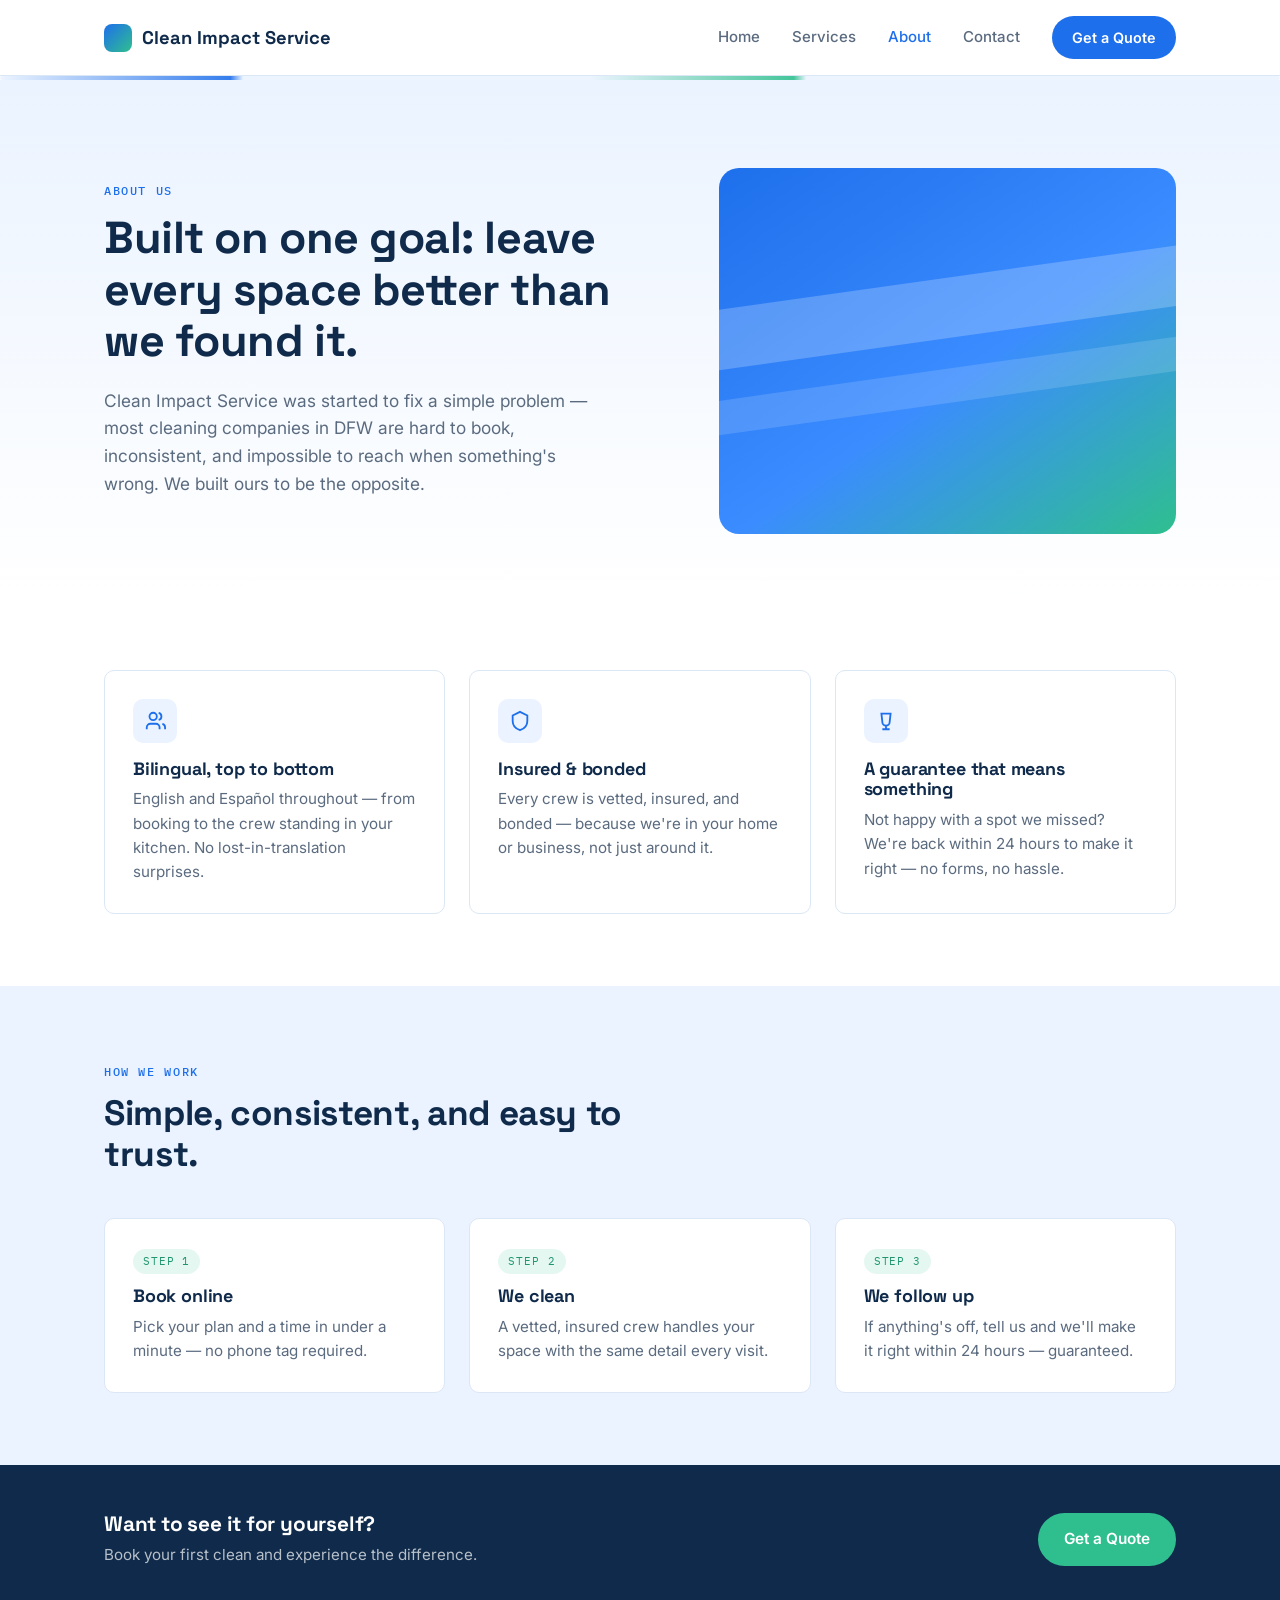
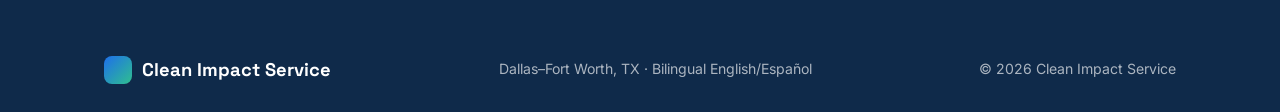
==== about.html @ 811de1d3 "Add files via upload" ====
<!DOCTYPE html>
<html lang="en">
<head>
<meta charset="UTF-8">
<meta name="viewport" content="width=device-width, initial-scale=1.0">
<title>About | Clean Impact Service</title>
<meta name="description" content="Clean Impact Service is a bilingual, detail-focused cleaning company serving Dallas–Fort Worth homes and businesses.">
<link rel="stylesheet" href="styles.css">
</head>
<body>

<nav class="nav">
  <div class="nav-inner">
    <a href="index.html" class="logo"><span class="logo-mark"></span>Clean Impact Service</a>
    <button class="nav-toggle" aria-label="Toggle menu" onclick="document.querySelector('.nav-links').classList.toggle('open')">
      <svg width="20" height="20" viewBox="0 0 24 24" fill="none" stroke="currentColor" stroke-width="2"><line x1="3" y1="6" x2="21" y2="6"/><line x1="3" y1="12" x2="21" y2="12"/><line x1="3" y1="18" x2="21" y2="18"/></svg>
    </button>
    <div class="nav-links">
      <a href="index.html">Home</a>
      <a href="services.html">Services</a>
      <a href="about.html" class="active">About</a>
      <a href="contact.html">Contact</a>
      <a href="contact.html" class="nav-cta">Get a Quote</a>
    </div>
  </div>
</nav>

<div class="squeegee"></div>

<header class="hero">
  <div class="wrap hero-grid">
    <div>
      <span class="eyebrow">About Us</span>
      <h1 style="font-size: clamp(2rem, 3.6vw, 2.8rem);">Built on one goal: leave every space better than we found it.</h1>
      <p class="lead">Clean Impact Service was started to fix a simple problem — most cleaning companies in DFW are hard to book, inconsistent, and impossible to reach when something's wrong. We built ours to be the opposite.</p>
    </div>
    <div class="hero-visual" role="img" aria-label="Clean Impact Service brand visual"></div>
  </div>
</header>

<section>
  <div class="wrap">
    <div class="grid-3">
      <div class="card">
        <div class="card-icon"><svg width="22" height="22" viewBox="0 0 24 24" fill="none" stroke="currentColor" stroke-width="2"><path d="M17 21v-2a4 4 0 00-4-4H7a4 4 0 00-4 4v2"/><circle cx="10" cy="7" r="4"/><path d="M23 21v-2a4 4 0 00-3-3.87M16 3.13a4 4 0 010 7.75"/></svg></div>
        <h3>Bilingual, top to bottom</h3>
        <p>English and Español throughout — from booking to the crew standing in your kitchen. No lost-in-translation surprises.</p>
      </div>
      <div class="card">
        <div class="card-icon"><svg width="22" height="22" viewBox="0 0 24 24" fill="none" stroke="currentColor" stroke-width="2"><path d="M12 2l8 4v6c0 5-3.5 8.5-8 10-4.5-1.5-8-5-8-10V6l8-4z"/></svg></div>
        <h3>Insured & bonded</h3>
        <p>Every crew is vetted, insured, and bonded — because we're in your home or business, not just around it.</p>
      </div>
      <div class="card">
        <div class="card-icon"><svg width="22" height="22" viewBox="0 0 24 24" fill="none" stroke="currentColor" stroke-width="2"><path d="M8 21h8M12 17v4M7 4h10l-1 9a4 4 0 01-8 0L7 4z"/></svg></div>
        <h3>A guarantee that means something</h3>
        <p>Not happy with a spot we missed? We're back within 24 hours to make it right — no forms, no hassle.</p>
      </div>
    </div>
  </div>
</section>

<section class="bg-tint">
  <div class="wrap">
    <div class="section-head">
      <span class="eyebrow">How We Work</span>
      <h2>Simple, consistent, and easy to trust.</h2>
    </div>
    <div class="grid-3">
      <div class="card">
        <div class="tag">Step 1</div>
        <h3>Book online</h3>
        <p>Pick your plan and a time in under a minute — no phone tag required.</p>
      </div>
      <div class="card">
        <div class="tag">Step 2</div>
        <h3>We clean</h3>
        <p>A vetted, insured crew handles your space with the same detail every visit.</p>
      </div>
      <div class="card">
        <div class="tag">Step 3</div>
        <h3>We follow up</h3>
        <p>If anything's off, tell us and we'll make it right within 24 hours — guaranteed.</p>
      </div>
    </div>
  </div>
</section>

<div class="strip">
  <div class="wrap">
    <div>
      <h3>Want to see it for yourself?</h3>
      <p>Book your first clean and experience the difference.</p>
    </div>
    <a href="contact.html" class="btn btn-primary">Get a Quote</a>
  </div>
</div>

<footer>
  <div class="wrap">
    <a href="index.html" class="logo"><span class="logo-mark"></span>Clean Impact Service</a>
    <div>Dallas–Fort Worth, TX · Bilingual English/Español</div>
    <div>&copy; 2026 Clean Impact Service</div>
  </div>
</footer>

</body>
</html>
---- styles.css ----
/* ===========================
   Clean Impact Service — Styles
   Token system:
   Paper White  #FFFFFF
   Ink Navy     #0F2A4A
   Signal Blue  #1E6FEB
   Sky Tint     #EAF3FF
   Slate Gray   #5B6B7F
   Fresh Mint   #2FBF8F
   =========================== */

@import url('https://fonts.googleapis.com/css2?family=Space+Grotesk:wght@500;600;700&family=Inter:wght@400;500;600&family=IBM+Plex+Mono:wght@500&display=swap');

:root {
  --paper: #FFFFFF;
  --ink: #0F2A4A;
  --signal: #1E6FEB;
  --signal-dark: #1656BE;
  --sky: #EAF3FF;
  --slate: #5B6B7F;
  --mint: #2FBF8F;
  --border: #DCE7F5;
  --radius: 10px;
}

* { margin: 0; padding: 0; box-sizing: border-box; }

html { scroll-behavior: smooth; }

body {
  font-family: 'Inter', -apple-system, sans-serif;
  color: var(--ink);
  background: var(--paper);
  line-height: 1.6;
  -webkit-font-smoothing: antialiased;
}

h1, h2, h3, h4 {
  font-family: 'Space Grotesk', sans-serif;
  color: var(--ink);
  line-height: 1.15;
  letter-spacing: -0.01em;
}

a { color: inherit; text-decoration: none; }

.eyebrow {
  font-family: 'IBM Plex Mono', monospace;
  font-size: 0.72rem;
  letter-spacing: 0.14em;
  text-transform: uppercase;
  color: var(--signal);
  font-weight: 500;
  display: inline-block;
  margin-bottom: 12px;
}

.wrap {
  max-width: 1120px;
  margin: 0 auto;
  padding: 0 24px;
}

/* ---------- Squeegee divider (signature element) ---------- */
.squeegee {
  height: 4px;
  width: 100%;
  background: linear-gradient(90deg,
    var(--sky) 0%,
    var(--signal) 18%,
    var(--sky) 19%,
    var(--sky) 46%,
    var(--mint) 62%,
    var(--sky) 63%,
    var(--sky) 100%);
  border-radius: 2px;
  opacity: 0.9;
}

/* ---------- Nav ---------- */
.nav {
  position: sticky;
  top: 0;
  z-index: 50;
  background: rgba(255,255,255,0.92);
  backdrop-filter: blur(8px);
  border-bottom: 1px solid var(--border);
}

.nav-inner {
  max-width: 1120px;
  margin: 0 auto;
  padding: 16px 24px;
  display: flex;
  align-items: center;
  justify-content: space-between;
}

.logo {
  font-family: 'Space Grotesk', sans-serif;
  font-weight: 700;
  font-size: 1.15rem;
  display: flex;
  align-items: center;
  gap: 10px;
}

.logo-mark {
  width: 28px;
  height: 28px;
  border-radius: 8px;
  background: linear-gradient(135deg, var(--signal), var(--mint));
  flex-shrink: 0;
}

.nav-links {
  display: flex;
  align-items: center;
  gap: 32px;
  font-size: 0.94rem;
  font-weight: 500;
}

.nav-links a { color: var(--slate); transition: color 0.15s; }
.nav-links a:hover, .nav-links a.active { color: var(--signal); }

.nav-cta {
  background: var(--signal);
  color: white !important;
  padding: 10px 20px;
  border-radius: 100px;
  font-weight: 600;
  font-size: 0.9rem;
  transition: background 0.15s;
}
.nav-cta:hover { background: var(--signal-dark); }

.nav-toggle { display: none; }

/* ---------- Hero ---------- */
.hero {
  padding: 88px 0 64px;
  background: linear-gradient(180deg, var(--sky) 0%, var(--paper) 100%);
}

.hero-grid {
  display: grid;
  grid-template-columns: 1.1fr 0.9fr;
  gap: 56px;
  align-items: center;
}

.hero h1 {
  font-size: clamp(2.2rem, 4.2vw, 3.4rem);
  margin-bottom: 20px;
}

.hero h1 .wipe {
  display: inline-block;
  position: relative;
  overflow: hidden;
}
.hero h1 .wipe::after {
  content: '';
  position: absolute;
  inset: 0;
  background: var(--paper);
  transform: translateX(0);
  animation: wipeReveal 1.1s cubic-bezier(.65,0,.35,1) 0.15s forwards;
}
@keyframes wipeReveal { to { transform: translateX(101%); } }
@media (prefers-reduced-motion: reduce) {
  .hero h1 .wipe::after { display: none; }
}

.hero p.lead {
  font-size: 1.08rem;
  color: var(--slate);
  max-width: 46ch;
  margin-bottom: 28px;
}

.hero-actions { display: flex; gap: 14px; flex-wrap: wrap; margin-bottom: 28px; }

.btn {
  display: inline-flex;
  align-items: center;
  gap: 8px;
  padding: 14px 26px;
  border-radius: 100px;
  font-weight: 600;
  font-size: 0.96rem;
  transition: all 0.15s;
  border: none;
  cursor: pointer;
}
.btn-primary { background: var(--signal); color: white; }
.btn-primary:hover { background: var(--signal-dark); transform: translateY(-1px); }
.btn-ghost { background: transparent; color: var(--ink); border: 1.5px solid var(--border); }
.btn-ghost:hover { border-color: var(--signal); color: var(--signal); }

.hero-badges {
  display: flex;
  gap: 20px;
  flex-wrap: wrap;
  font-size: 0.86rem;
  color: var(--slate);
  font-weight: 500;
}
.hero-badges span { display: flex; align-items: center; gap: 6px; }
.hero-badges svg { flex-shrink: 0; }

.hero-visual {
  aspect-ratio: 4/3.2;
  border-radius: 20px;
  background: linear-gradient(145deg, var(--signal) 0%, #3B8CFF 55%, var(--mint) 100%);
  position: relative;
  overflow: hidden;
}
.hero-visual::before {
  content: '';
  position: absolute;
  width: 140%;
  height: 60px;
  background: rgba(255,255,255,0.22);
  transform: rotate(-8deg);
  top: 30%;
  left: -20%;
}
.hero-visual::after {
  content: '';
  position: absolute;
  width: 140%;
  height: 34px;
  background: rgba(255,255,255,0.14);
  transform: rotate(-8deg);
  top: 55%;
  left: -20%;
}

/* ---------- Section basics ---------- */
section { padding: 72px 0; }
.section-head { max-width: 620px; margin-bottom: 44px; }
.section-head h2 { font-size: clamp(1.6rem, 3vw, 2.2rem); margin-bottom: 12px; }
.section-head p { color: var(--slate); font-size: 1.02rem; }

.bg-tint { background: var(--sky); }

/* ---------- Cards / grids ---------- */
.grid-3 { display: grid; grid-template-columns: repeat(3, 1fr); gap: 24px; }
.grid-2 { display: grid; grid-template-columns: repeat(2, 1fr); gap: 24px; }

.card {
  background: var(--paper);
  border: 1px solid var(--border);
  border-radius: var(--radius);
  padding: 28px;
  transition: transform 0.15s, box-shadow 0.15s;
}
.card:hover { transform: translateY(-3px); box-shadow: 0 12px 28px rgba(15,42,74,0.08); }

.card-icon {
  width: 44px; height: 44px;
  border-radius: 10px;
  background: var(--sky);
  display: flex; align-items: center; justify-content: center;
  margin-bottom: 16px;
  color: var(--signal);
}

.card h3 { font-size: 1.12rem; margin-bottom: 8px; }
.card p { color: var(--slate); font-size: 0.95rem; }

.tag {
  display: inline-block;
  font-family: 'IBM Plex Mono', monospace;
  font-size: 0.68rem;
  letter-spacing: 0.08em;
  text-transform: uppercase;
  background: rgba(47,191,143,0.12);
  color: #1F9670;
  padding: 4px 10px;
  border-radius: 100px;
  margin-bottom: 12px;
}

/* ---------- Guarantee strip ---------- */
.strip {
  background: var(--ink);
  color: white;
  padding: 48px 0;
}
.strip .wrap { display: flex; align-items: center; justify-content: space-between; gap: 32px; flex-wrap: wrap; }
.strip h3 { color: white; font-size: 1.3rem; margin-bottom: 6px; }
.strip p { color: rgba(255,255,255,0.7); font-size: 0.95rem; }
.strip .btn-primary { background: var(--mint); }
.strip .btn-primary:hover { background: #29a67c; }

/* ---------- Pricing / plan table ---------- */
.plan {
  border: 1px solid var(--border);
  border-radius: var(--radius);
  padding: 28px;
  position: relative;
}
.plan.featured { border-color: var(--signal); box-shadow: 0 0 0 3px rgba(30,111,235,0.08); }
.plan .badge {
  position: absolute; top: -12px; right: 24px;
  background: var(--signal); color: white;
  font-size: 0.72rem; font-weight: 600;
  padding: 4px 12px; border-radius: 100px;
}
.plan h3 { font-size: 1.15rem; margin-bottom: 6px; }
.plan .price-note { color: var(--slate); font-size: 0.88rem; margin-bottom: 16px; }
.plan ul { list-style: none; }
.plan li { display: flex; gap: 10px; padding: 7px 0; font-size: 0.92rem; color: var(--ink); }
.plan li svg { flex-shrink: 0; margin-top: 3px; color: var(--mint); }

/* ---------- Form ---------- */
.form-grid { display: grid; grid-template-columns: 1fr 1fr; gap: 16px; }
.field { display: flex; flex-direction: column; gap: 6px; margin-bottom: 16px; }
.field.full { grid-column: 1 / -1; }
.field label { font-size: 0.85rem; font-weight: 600; color: var(--ink); }
.field input, .field select, .field textarea {
  border: 1.5px solid var(--border);
  border-radius: 8px;
  padding: 12px 14px;
  font-family: inherit;
  font-size: 0.95rem;
  color: var(--ink);
  background: var(--paper);
}
.field input:focus, .field select:focus, .field textarea:focus {
  outline: none;
  border-color: var(--signal);
  box-shadow: 0 0 0 3px rgba(30,111,235,0.12);
}
.field textarea { resize: vertical; min-height: 100px; }

/* ---------- Contact info list ---------- */
.info-row { display: flex; gap: 14px; align-items: flex-start; padding: 16px 0; border-bottom: 1px solid var(--border); }
.info-row:last-child { border-bottom: none; }
.info-row .card-icon { margin-bottom: 0; flex-shrink: 0; }
.info-row h4 { font-size: 0.98rem; margin-bottom: 3px; }
.info-row p { color: var(--slate); font-size: 0.92rem; }

/* ---------- Footer ---------- */
footer {
  background: var(--ink);
  color: rgba(255,255,255,0.65);
  padding: 40px 0 28px;
  font-size: 0.88rem;
}
footer .wrap { display: flex; justify-content: space-between; align-items: center; flex-wrap: wrap; gap: 16px; }
footer .logo { color: white; }
footer a:hover { color: white; }

/* ---------- Utility focus ---------- */
a:focus-visible, button:focus-visible, input:focus-visible, textarea:focus-visible {
  outline: 2px solid var(--signal);
  outline-offset: 2px;
}

/* ---------- Responsive ---------- */
@media (max-width: 860px) {
  .hero-grid { grid-template-columns: 1fr; }
  .hero-visual { order: -1; aspect-ratio: 16/9; }
  .grid-3 { grid-template-columns: 1fr; }
  .grid-2 { grid-template-columns: 1fr; }
  .form-grid { grid-template-columns: 1fr; }
  .strip .wrap { flex-direction: column; text-align: center; }

  .nav-links {
    position: fixed;
    top: 65px; left: 0; right: 0;
    background: white;
    flex-direction: column;
    align-items: flex-start;
    padding: 20px 24px;
    border-bottom: 1px solid var(--border);
    display: none;
    gap: 18px;
  }
  .nav-links.open { display: flex; }
  .nav-toggle {
    display: flex;
    width: 36px; height: 36px;
    align-items: center; justify-content: center;
    background: none; border: none; cursor: pointer;
  }
}
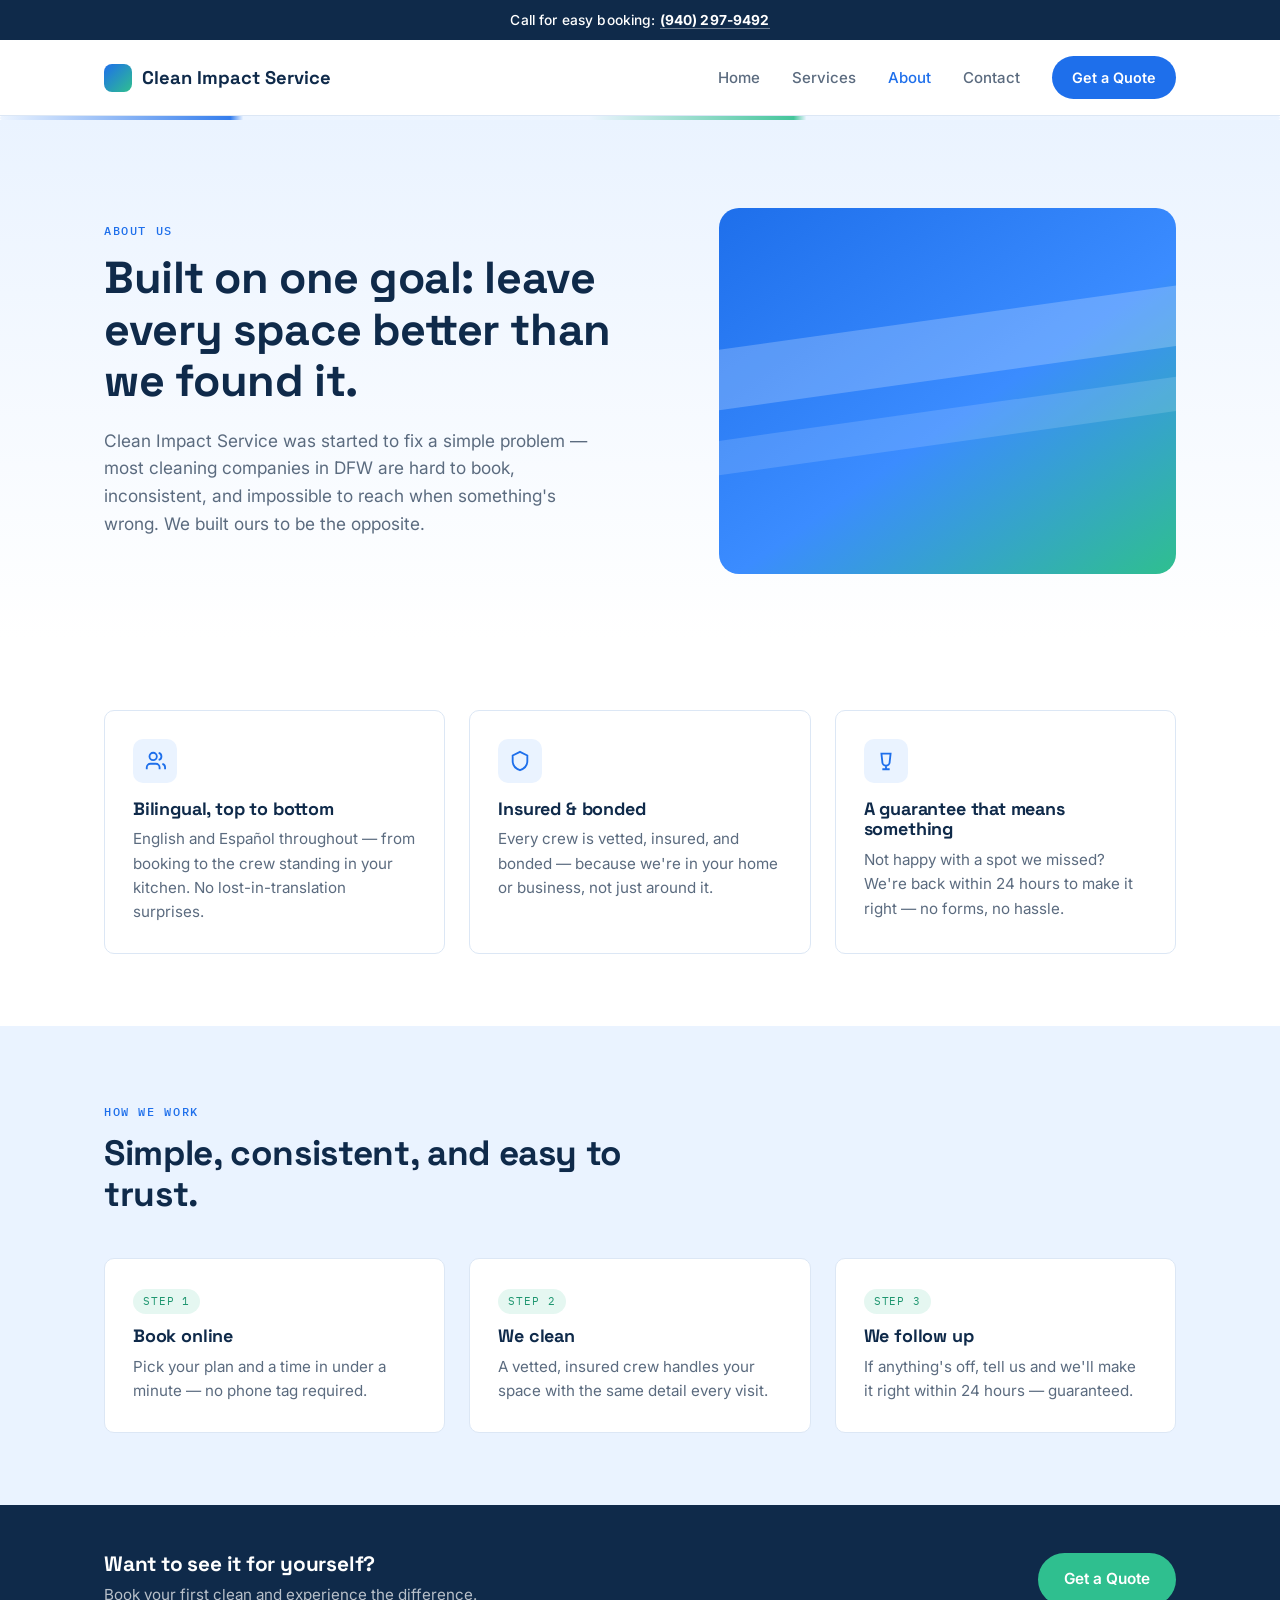
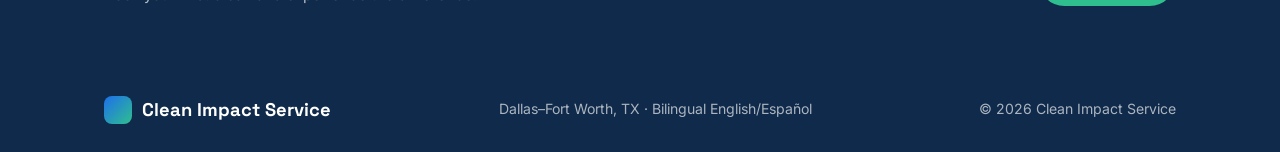
==== commit ac8165c9: "Add files via upload" ====
--- a/about.html
+++ b/about.html
@@ -8,6 +8,8 @@
 <link rel="stylesheet" href="styles.css">
 </head>
 <body>
+
+<div class="ribbon">Call for easy booking: <a href="tel:19402979492">(940) 297-9492</a></div>
 
 <nav class="nav">
   <div class="nav-inner">
--- a/styles.css
+++ b/styles.css
@@ -76,6 +76,24 @@
   border-radius: 2px;
   opacity: 0.9;
 }
+
+/* ---------- Top ribbon ---------- */
+.ribbon {
+  background: var(--ink);
+  color: white;
+  text-align: center;
+  padding: 9px 16px;
+  font-size: 0.86rem;
+  font-weight: 500;
+  letter-spacing: 0.01em;
+}
+.ribbon a {
+  color: white;
+  font-weight: 700;
+  text-decoration: none;
+  border-bottom: 1px solid rgba(255,255,255,0.4);
+}
+.ribbon a:hover { border-bottom-color: white; }
 
 /* ---------- Nav ---------- */
 .nav {
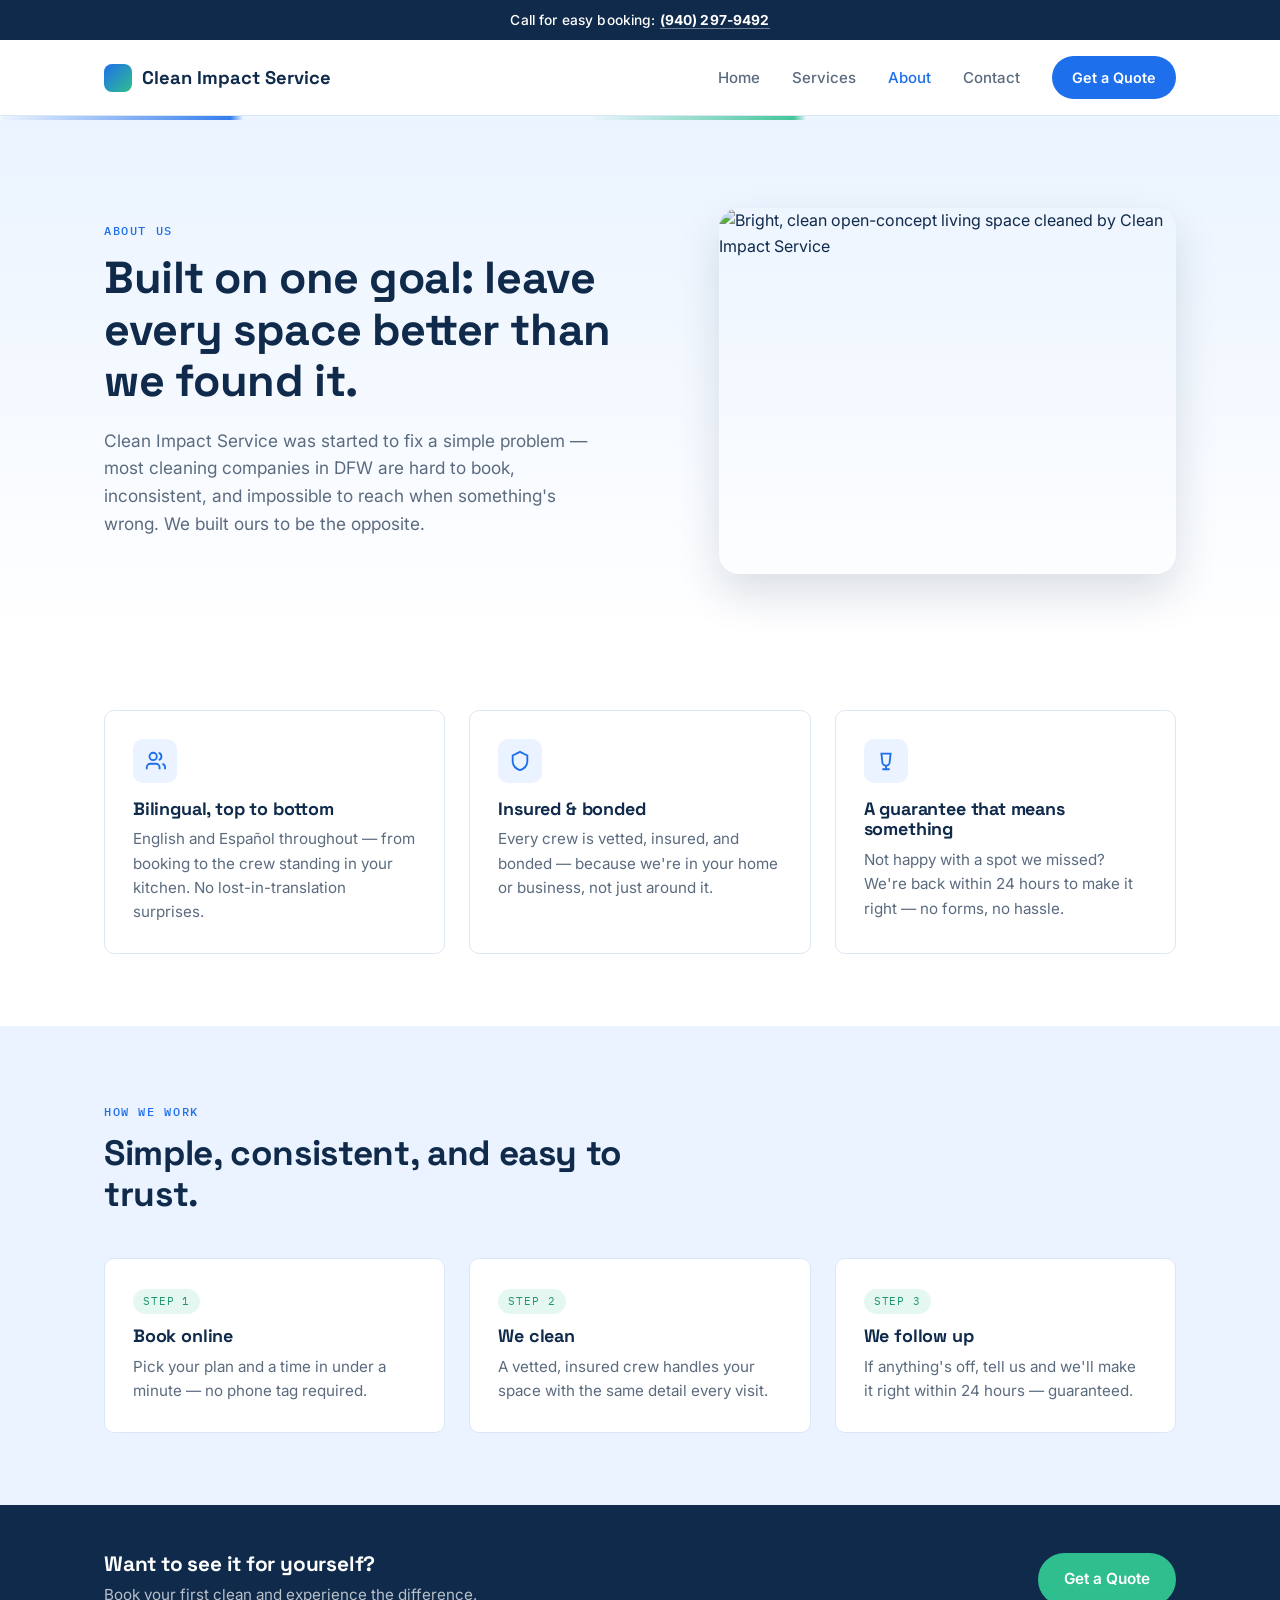
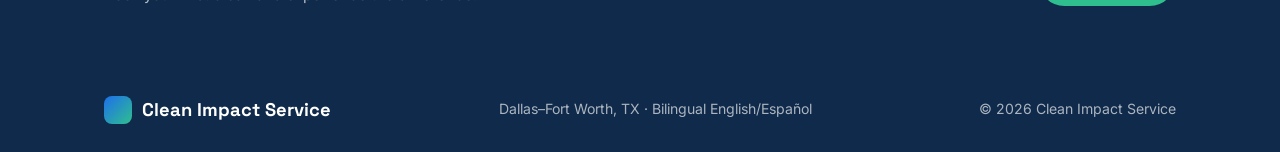
==== commit e1d7dea5: "Add files via upload" ====
--- a/about.html
+++ b/about.html
@@ -36,7 +36,10 @@
       <h1 style="font-size: clamp(2rem, 3.6vw, 2.8rem);">Built on one goal: leave every space better than we found it.</h1>
       <p class="lead">Clean Impact Service was started to fix a simple problem — most cleaning companies in DFW are hard to book, inconsistent, and impossible to reach when something's wrong. We built ours to be the opposite.</p>
     </div>
-    <div class="hero-visual" role="img" aria-label="Clean Impact Service brand visual"></div>
+    <div class="hero-visual" role="img" aria-label="Bright, clean living space">
+  <img src="images/about-home.jpg" alt="Bright, clean open-concept living space cleaned by Clean Impact Service">
+</div>
+    </div>
   </div>
 </header>
 
--- a/styles.css
+++ b/styles.css
@@ -231,29 +231,14 @@
 .hero-visual {
   aspect-ratio: 4/3.2;
   border-radius: 20px;
-  background: linear-gradient(145deg, var(--signal) 0%, #3B8CFF 55%, var(--mint) 100%);
-  position: relative;
   overflow: hidden;
-}
-.hero-visual::before {
-  content: '';
-  position: absolute;
-  width: 140%;
-  height: 60px;
-  background: rgba(255,255,255,0.22);
-  transform: rotate(-8deg);
-  top: 30%;
-  left: -20%;
-}
-.hero-visual::after {
-  content: '';
-  position: absolute;
-  width: 140%;
-  height: 34px;
-  background: rgba(255,255,255,0.14);
-  transform: rotate(-8deg);
-  top: 55%;
-  left: -20%;
+  box-shadow: 0 20px 44px rgba(15,42,74,0.14);
+}
+.hero-visual img {
+  width: 100%;
+  height: 100%;
+  object-fit: cover;
+  display: block;
 }
 
 /* ---------- Section basics ---------- */
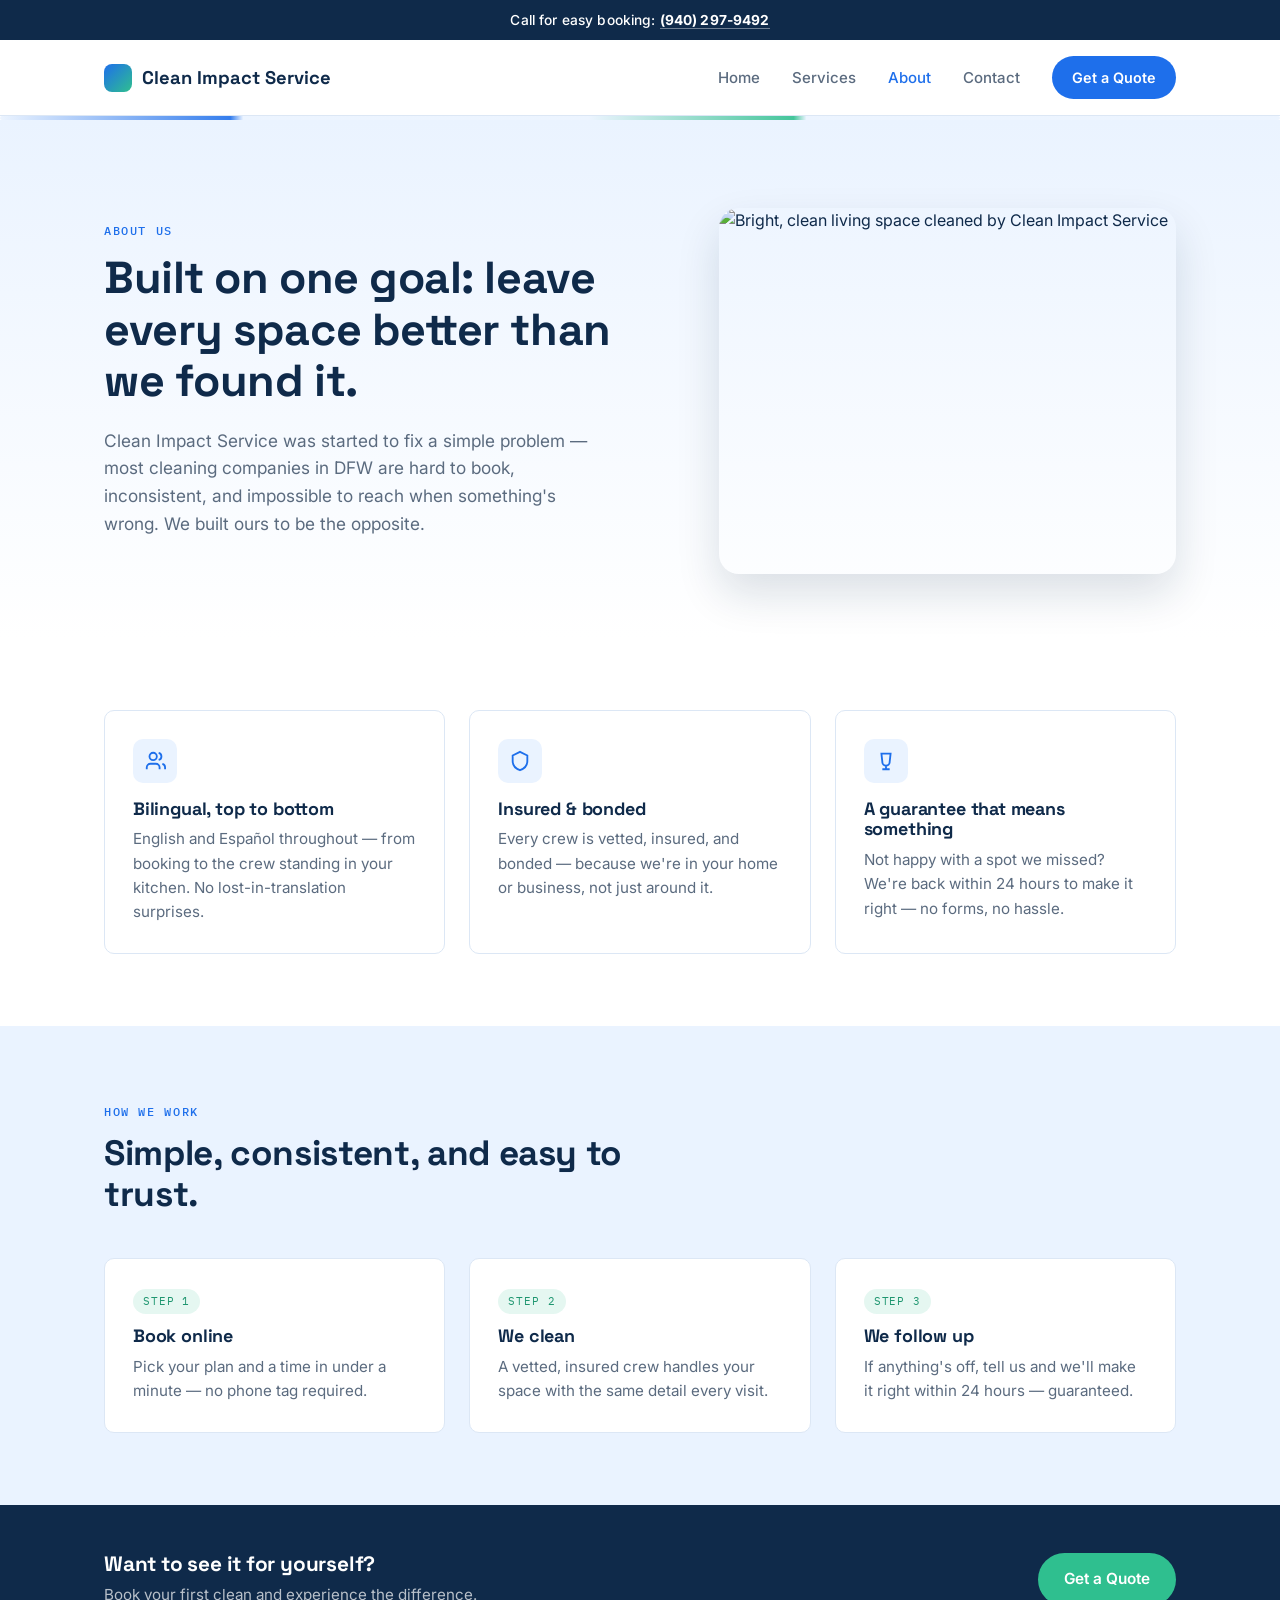
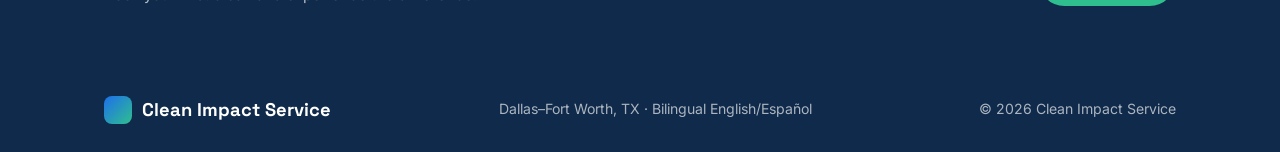
==== commit 4a574514: "Add files via upload" ====
--- a/about.html
+++ b/about.html
@@ -37,7 +37,7 @@
       <p class="lead">Clean Impact Service was started to fix a simple problem — most cleaning companies in DFW are hard to book, inconsistent, and impossible to reach when something's wrong. We built ours to be the opposite.</p>
     </div>
     <div class="hero-visual" role="img" aria-label="Bright, clean living space">
-  <img src="images/about-home.jpg" alt="Bright, clean open-concept living space cleaned by Clean Impact Service">
+  <img src="images/home.jpg" alt="Bright, clean living space cleaned by Clean Impact Service">
 </div>
     </div>
   </div>
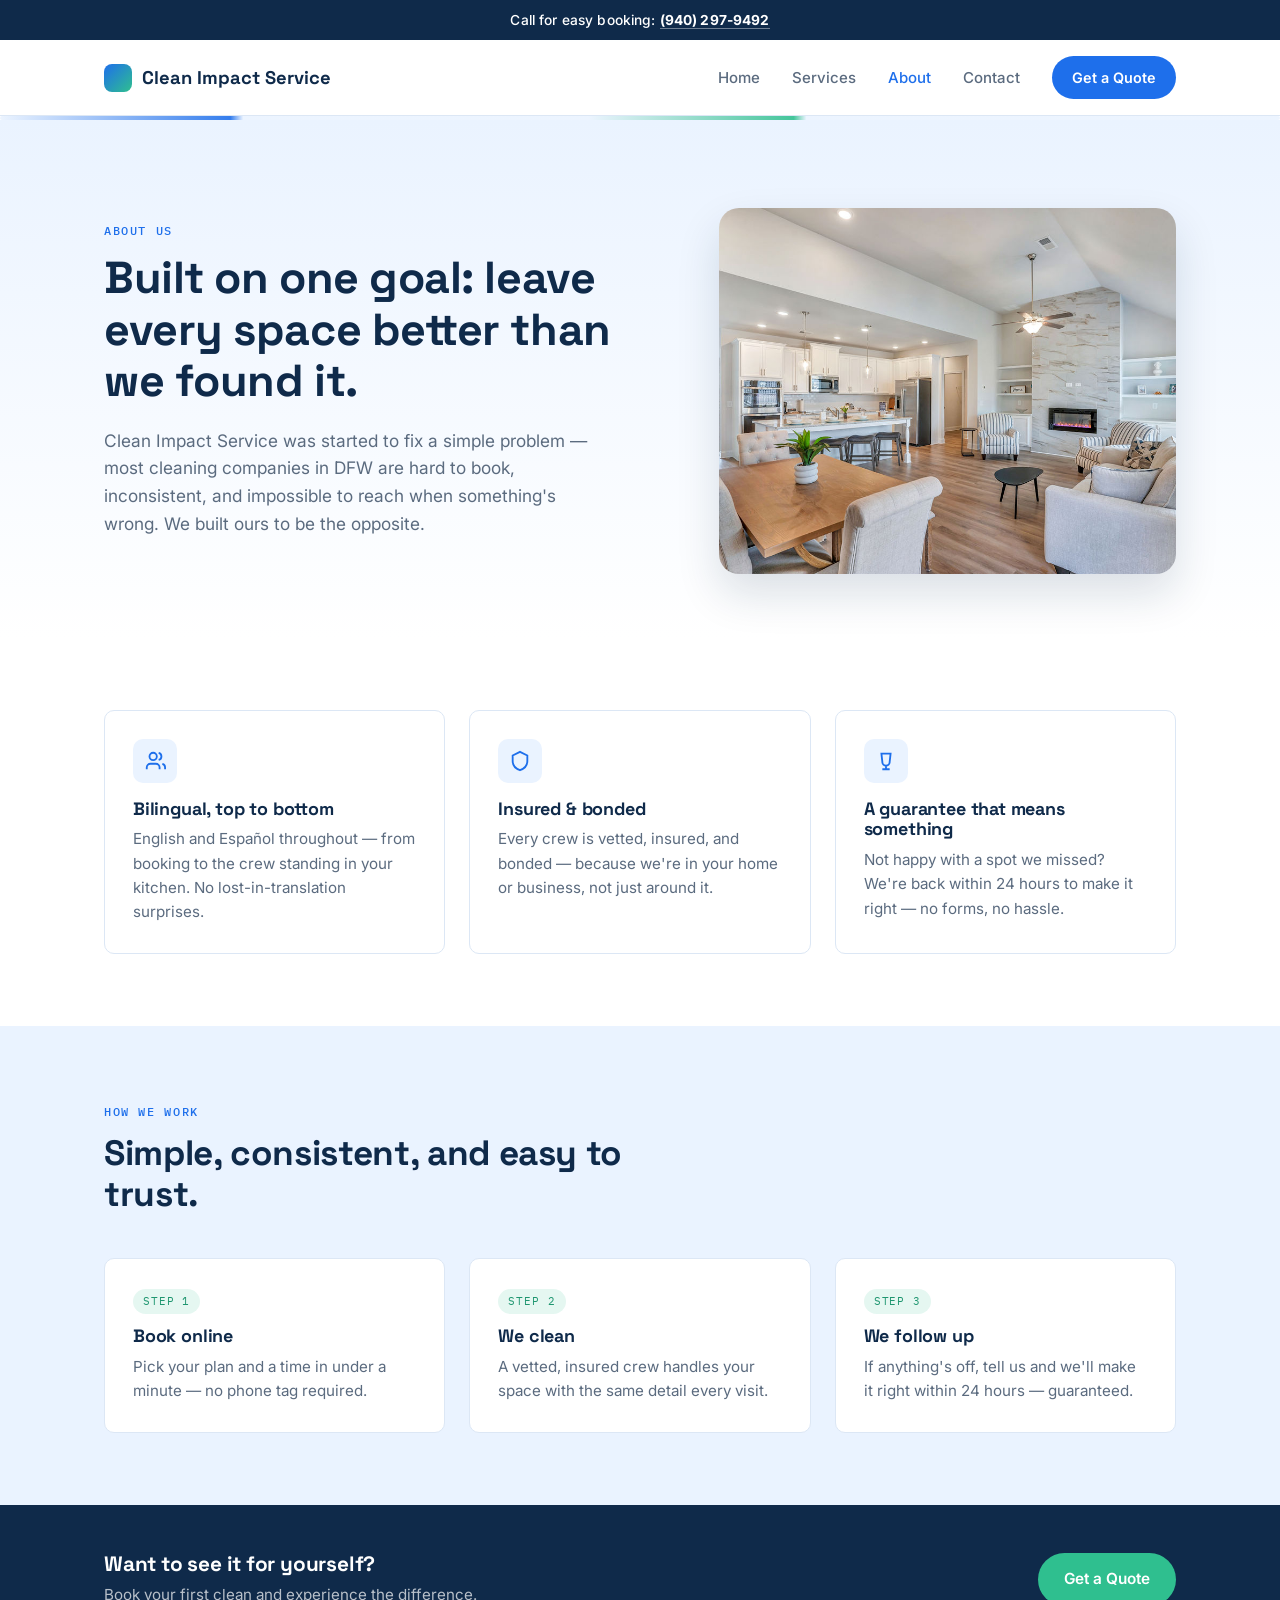
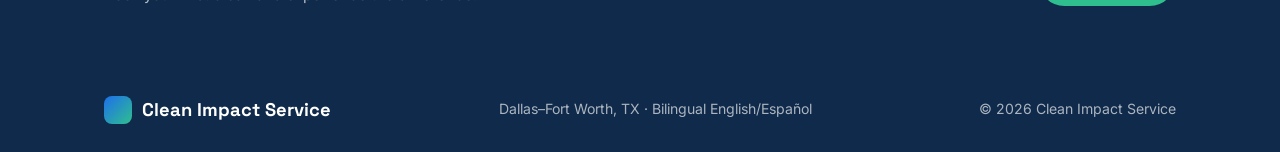
==== commit 4906f819: "Update image source in about.html" ====
--- a/about.html
+++ b/about.html
@@ -37,7 +37,7 @@
       <p class="lead">Clean Impact Service was started to fix a simple problem — most cleaning companies in DFW are hard to book, inconsistent, and impossible to reach when something's wrong. We built ours to be the opposite.</p>
     </div>
     <div class="hero-visual" role="img" aria-label="Bright, clean living space">
-  <img src="images/home.jpg" alt="Bright, clean living space cleaned by Clean Impact Service">
+  <img src="images/about-home.jpg" alt="Bright, clean living space cleaned by Clean Impact Service">
 </div>
     </div>
   </div>
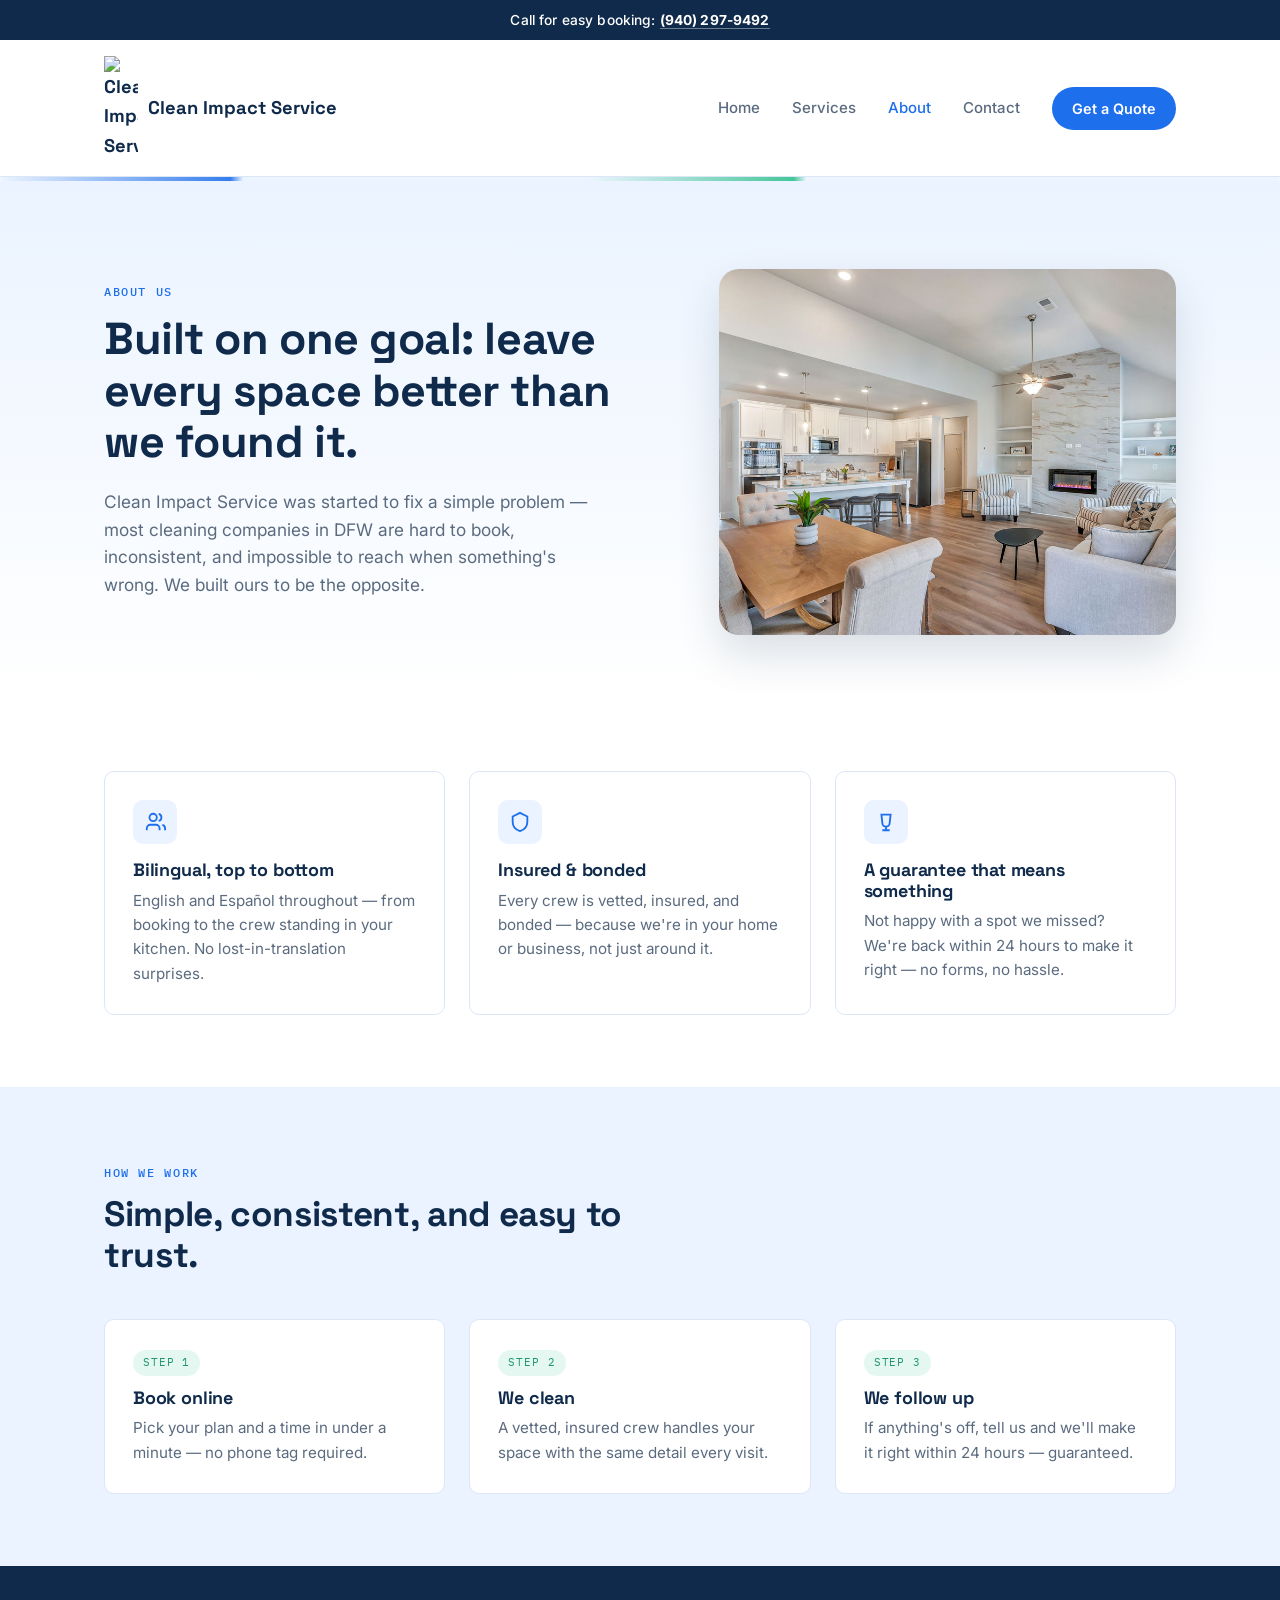
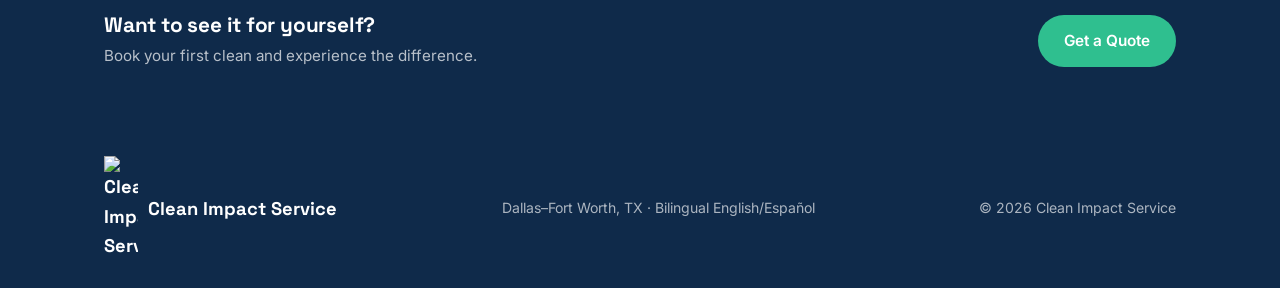
==== commit 740baabe: "Add files via upload" ====
--- a/about.html
+++ b/about.html
@@ -13,7 +13,7 @@
 
 <nav class="nav">
   <div class="nav-inner">
-    <a href="index.html" class="logo"><span class="logo-mark"></span>Clean Impact Service</a>
+    <a href="index.html" class="logo"><img src="images/logo-icon.png" alt="Clean Impact Service" class="logo-mark">Clean Impact Service</a>
     <button class="nav-toggle" aria-label="Toggle menu" onclick="document.querySelector('.nav-links').classList.toggle('open')">
       <svg width="20" height="20" viewBox="0 0 24 24" fill="none" stroke="currentColor" stroke-width="2"><line x1="3" y1="6" x2="21" y2="6"/><line x1="3" y1="12" x2="21" y2="12"/><line x1="3" y1="18" x2="21" y2="18"/></svg>
     </button>
@@ -37,7 +37,7 @@
       <p class="lead">Clean Impact Service was started to fix a simple problem — most cleaning companies in DFW are hard to book, inconsistent, and impossible to reach when something's wrong. We built ours to be the opposite.</p>
     </div>
     <div class="hero-visual" role="img" aria-label="Bright, clean living space">
-  <img src="images/about-home.jpg" alt="Bright, clean living space cleaned by Clean Impact Service">
+  <img src="images/about-home.jpg" alt="Bright, clean open-concept living space cleaned by Clean Impact Service">
 </div>
     </div>
   </div>
@@ -103,7 +103,7 @@
 
 <footer>
   <div class="wrap">
-    <a href="index.html" class="logo"><span class="logo-mark"></span>Clean Impact Service</a>
+    <a href="index.html" class="logo"><img src="images/logo-icon.png" alt="Clean Impact Service" class="logo-mark">Clean Impact Service</a>
     <div>Dallas–Fort Worth, TX · Bilingual English/Español</div>
     <div>&copy; 2026 Clean Impact Service</div>
   </div>
--- a/styles.css
+++ b/styles.css
@@ -124,11 +124,11 @@
 }
 
 .logo-mark {
-  width: 28px;
-  height: 28px;
-  border-radius: 8px;
-  background: linear-gradient(135deg, var(--signal), var(--mint));
+  width: 34px;
+  height: auto;
+  border-radius: 0;
   flex-shrink: 0;
+  object-fit: contain;
 }
 
 .nav-links {
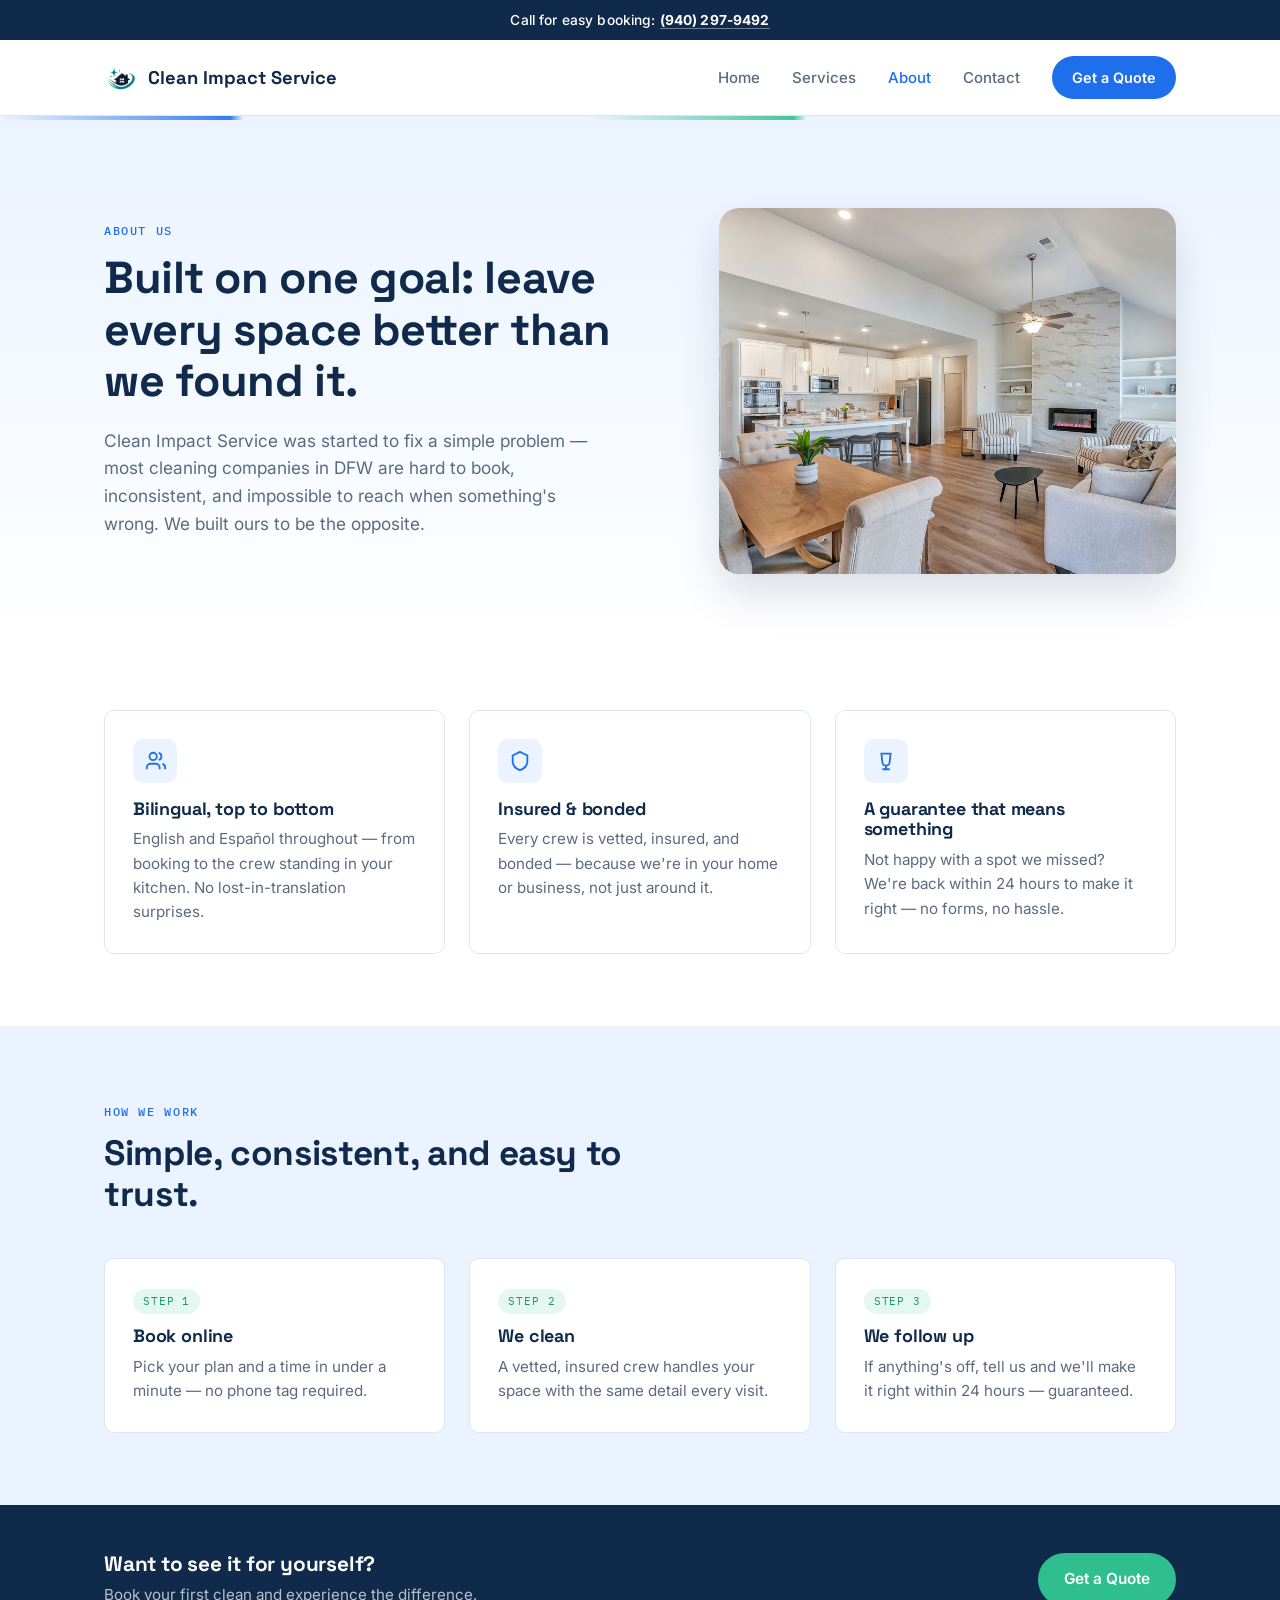
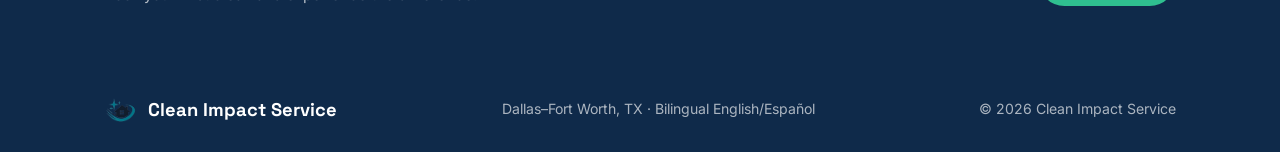
==== commit 42bb5a55: "Add files via upload" ====
--- a/about.html
+++ b/about.html
@@ -5,7 +5,46 @@
 <meta name="viewport" content="width=device-width, initial-scale=1.0">
 <title>About | Clean Impact Service</title>
 <meta name="description" content="Clean Impact Service is a bilingual, detail-focused cleaning company serving Dallas–Fort Worth homes and businesses.">
+<link rel="icon" type="image/png" sizes="192x192" href="images/favicon-192.png">
+<link rel="icon" type="image/png" sizes="512x512" href="images/favicon-512.png">
+<link rel="apple-touch-icon" href="images/apple-touch-icon.png">
+<link rel="shortcut icon" href="favicon.ico">
 <link rel="stylesheet" href="styles.css">
+<script type="application/ld+json">
+{
+  "@context": "https://schema.org",
+  "@type": "LocalBusiness",
+  "name": "Clean Impact Service",
+  "image": "https://cleanimpactservice.com/images/logo.png",
+  "url": "https://cleanimpactservice.com/",
+  "telephone": "+1-940-297-9492",
+  "email": "info@cleanimpactservice.com",
+  "priceRange": "$$",
+  "areaServed": [
+    { "@type": "City", "name": "Dallas" },
+    { "@type": "City", "name": "Frisco" },
+    { "@type": "City", "name": "Plano" },
+    { "@type": "City", "name": "Irving" },
+    { "@type": "City", "name": "Garland" },
+    { "@type": "City", "name": "Mesquite" },
+    { "@type": "City", "name": "Richardson" },
+    { "@type": "City", "name": "McKinney" },
+    { "@type": "City", "name": "Denton" }
+  ],
+  "address": {
+    "@type": "PostalAddress",
+    "addressRegion": "TX",
+    "addressCountry": "US"
+  },
+  "openingHoursSpecification": {
+    "@type": "OpeningHoursSpecification",
+    "dayOfWeek": ["Monday","Tuesday","Wednesday","Thursday","Friday","Saturday"],
+    "opens": "08:00",
+    "closes": "18:00"
+  },
+  "sameAs": []
+}
+</script>
 </head>
 <body>
 
